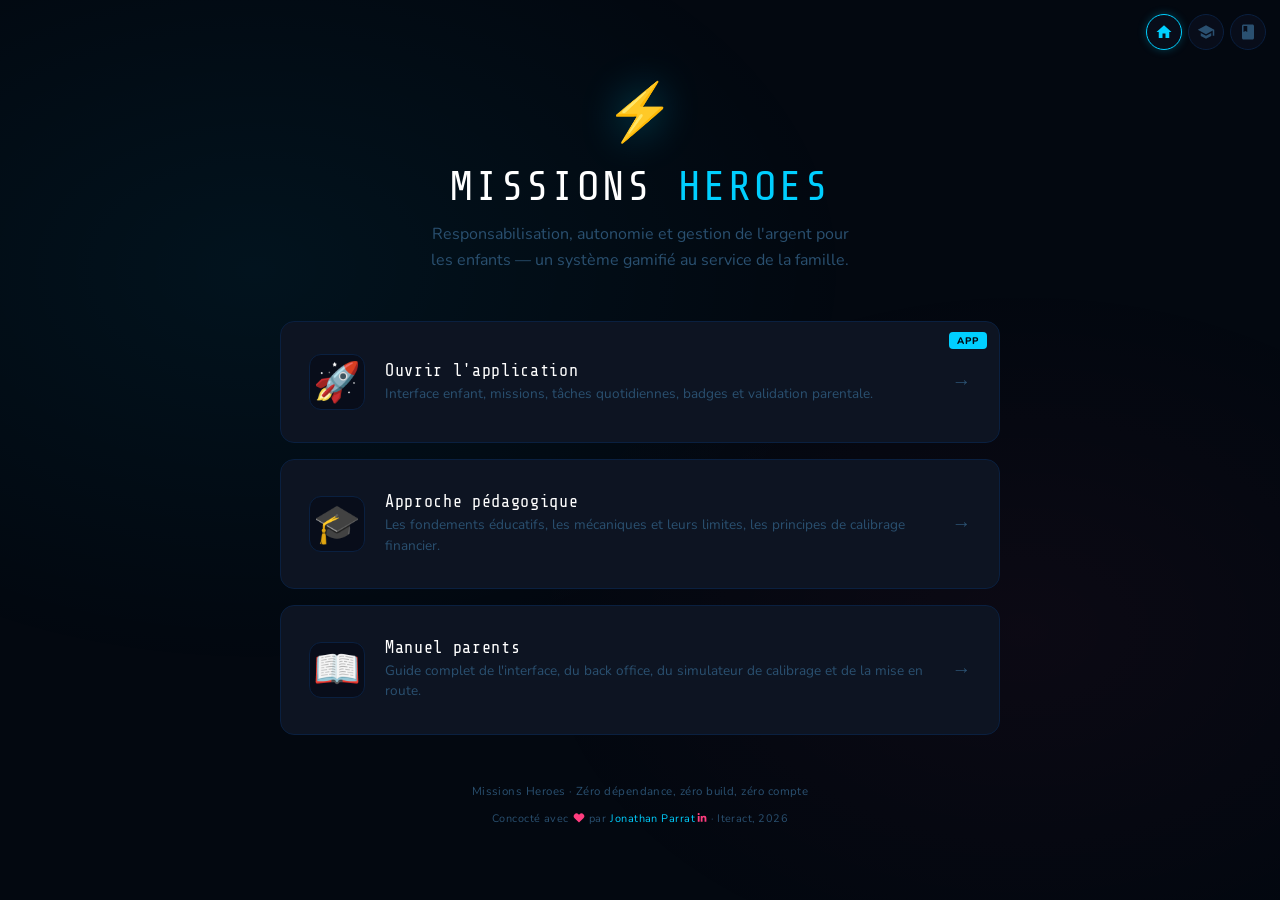
==== index.html @ 3672a324 "Deploy from MissionsHeroes@7f2fa20" ====
<!DOCTYPE html>
<html lang="fr">
<head>
<meta charset="UTF-8">
<meta name="viewport" content="width=device-width, initial-scale=1.0">
<meta name="theme-color" content="#00cfff">
<meta name="mobile-web-app-capable" content="yes">
<meta name="apple-mobile-web-app-capable" content="yes">
<title>Missions Heroes</title>
<link rel="icon" href="data:image/svg+xml,<svg xmlns='http://www.w3.org/2000/svg' viewBox='0 0 100 100'><text y='.9em' font-size='90'>⚡</text></svg>">
<link rel="manifest" href="manifest.json">
<link rel="apple-touch-icon" href="icons/icon-192.png">
<link href="https://fonts.googleapis.com/css2?family=Share+Tech+Mono&family=Nunito:wght@400;700;800&display=swap" rel="stylesheet">
<script defer src="https://analytics.iteract.ch/script.js"
  data-website-id=""></script>
<script>
  document.querySelector('[data-website-id]').dataset.websiteId =
    location.hostname === 'missionsheroes.iteract.ch'
      ? '03001dbe-81f6-4b23-8f95-ed7e207df4ad'
      : '4483a812-2f12-49d3-9d0b-b7014df81b40';
</script>
<style>
:root {
  --bg:    #030810;
  --surf:  #080d1a;
  --card:  #0d1422;
  --brd:   #0a2040;
  --hi:    #00cfff;
  --hi2:   #0088ff;
  --acc:   #ff3d7f;
  --gold:  #ffb300;
  --text:  #c8e8ff;
  --muted: #2a5070;
}
*, *::before, *::after { box-sizing: border-box; margin: 0; padding: 0; }
html { height: 100%; }
body {
  min-height: 100%;
  font-family: 'Nunito', sans-serif;
  background: var(--bg);
  color: var(--text);
  display: flex;
  flex-direction: column;
  align-items: center;
  justify-content: center;
  padding: 40px 20px;
  overflow-x: hidden;
}

/* ── Fond animé ── */
body::before {
  content: '';
  position: fixed;
  inset: 0;
  background:
    radial-gradient(ellipse 600px 400px at 20% 30%, rgba(0,207,255,.06), transparent),
    radial-gradient(ellipse 500px 350px at 80% 70%, rgba(255,61,127,.04), transparent);
  pointer-events: none;
  z-index: 0;
}

.wrap { position: relative; z-index: 1; max-width: 720px; width: 100%; }

/* ── Header ── */
.hero {
  text-align: center;
  margin-bottom: 48px;
}
.hero-bolt {
  font-size: 3.5rem;
  display: block;
  margin-bottom: 12px;
  filter: drop-shadow(0 0 20px rgba(0,207,255,.4));
}
.hero h1 {
  font-family: 'Share Tech Mono', monospace;
  font-size: clamp(1.8rem, 5vw, 2.6rem);
  font-weight: 400;
  letter-spacing: .08em;
  color: #fff;
  text-transform: uppercase;
  margin-bottom: 12px;
}
.hero h1 span { color: var(--hi); }
.hero-sub {
  font-size: 1rem;
  color: var(--muted);
  max-width: 440px;
  margin: 0 auto;
  line-height: 1.6;
}

/* ── Cartes ── */
.cards {
  display: grid;
  grid-template-columns: 1fr;
  gap: 16px;
}

.card {
  display: flex;
  align-items: center;
  gap: 20px;
  background: var(--card);
  border: 1px solid var(--brd);
  border-radius: 14px;
  padding: 28px 24px;
  text-decoration: none;
  color: var(--text);
  transition: border-color .2s, transform .15s, box-shadow .2s;
  position: relative;
  overflow: hidden;
}
.card::before {
  content: '';
  position: absolute;
  inset: 0;
  opacity: 0;
  transition: opacity .2s;
  pointer-events: none;
}
.card:hover {
  border-color: var(--glow);
  transform: translateY(-2px);
  box-shadow: 0 8px 30px rgba(0,0,0,.4), 0 0 20px color-mix(in srgb, var(--glow) 15%, transparent);
}
.card:hover::before { opacity: 1; }

.card--app  { --glow: var(--hi); }
.card--app::before  { background: radial-gradient(ellipse at 30% 50%, rgba(0,207,255,.06), transparent 70%); }
.card--peda { --glow: var(--gold); }
.card--peda::before { background: radial-gradient(ellipse at 30% 50%, rgba(255,179,0,.05), transparent 70%); }
.card--manual { --glow: var(--acc); }
.card--manual::before { background: radial-gradient(ellipse at 30% 50%, rgba(255,61,127,.05), transparent 70%); }

.card-icon {
  font-size: 2.4rem;
  flex-shrink: 0;
  width: 56px;
  height: 56px;
  display: flex;
  align-items: center;
  justify-content: center;
  border-radius: 12px;
  background: var(--surf);
  border: 1px solid var(--brd);
}

.card-body { flex: 1; min-width: 0; }

.card-title {
  font-family: 'Share Tech Mono', monospace;
  font-size: 1.05rem;
  letter-spacing: .04em;
  color: #fff;
  margin-bottom: 4px;
}

.card-desc {
  font-size: .85rem;
  color: var(--muted);
  line-height: 1.5;
}

.card-arrow {
  font-size: 1.2rem;
  color: var(--muted);
  flex-shrink: 0;
  transition: color .2s, transform .2s;
}
.card:hover .card-arrow { color: var(--glow); transform: translateX(3px); }

/* ── Quick nav (top-right) ── */
.qnav{position:fixed;top:14px;right:14px;display:flex;gap:6px;z-index:100}
.qnav a{display:flex;align-items:center;justify-content:center;width:36px;height:36px;border-radius:50%;background:#080d1a;border:1px solid var(--brd);text-decoration:none;transition:border-color .2s,transform .15s,box-shadow .2s}
.qnav a:hover{border-color:var(--hi);transform:scale(1.1);box-shadow:0 0 12px rgba(0,207,255,.2)}
.qnav a.active{border-color:var(--hi);box-shadow:0 0 8px rgba(0,207,255,.25)}
.qnav svg{width:18px;height:18px;fill:var(--muted);transition:fill .2s}
.qnav a:hover svg,.qnav a.active svg{fill:var(--hi)}

/* ── Tag ── */
.card-tag {
  position: absolute;
  top: 10px;
  right: 12px;
  font-size: .6rem;
  font-weight: 800;
  letter-spacing: .1em;
  text-transform: uppercase;
  padding: 2px 8px;
  border-radius: 4px;
  background: var(--glow);
  color: var(--bg);
}

/* ── Footer ── */
.footer {
  margin-top: 48px;
  text-align: center;
  font-size: .72rem;
  color: var(--muted);
  letter-spacing: .04em;
}
.footer-credit {
  margin-top: 12px;
  display: flex;
  align-items: center;
  justify-content: center;
  gap: 4px;
  font-size: .68rem;
  color: var(--muted);
}
.footer-credit svg { width: 12px; height: 12px; color: var(--acc); vertical-align: middle; }
.footer-credit a { color: var(--hi); text-decoration: none; display: inline-flex; align-items: center; gap: 2px; }
.footer-credit a:hover { text-decoration: underline; }
.footer-credit .icon-linkedin { width: 10px; height: 10px; }

/* ── Responsive ── */
@media (min-width: 560px) {
  .cards { grid-template-columns: 1fr; }
  .card { padding: 32px 28px; }
}
</style>
<script src="js/trial.js"></script>
</head>
<body>

<nav class="qnav">
  <a href="index.html" class="active" title="Accueil"><svg viewBox="0 0 24 24"><path d="M10 20v-6h4v6h5v-8h3L12 3 2 12h3v8z"/></svg></a>
  <a href="site/approche_pedagogique.html" title="Pédagogie"><svg viewBox="0 0 24 24"><path d="M5 13.18v4L12 21l7-3.82v-4L12 17l-7-3.82zM12 3 1 9l11 6 9-4.91V17h2V9L12 3z"/></svg></a>
  <a href="site/manuel-parents.html" title="Manuel parents"><svg viewBox="0 0 24 24"><path d="M18 2H6c-1.1 0-2 .9-2 2v16c0 1.1.9 2 2 2h12c1.1 0 2-.9 2-2V4c0-1.1-.9-2-2-2zM6 4h5v8l-2.5-1.5L6 12V4z"/></svg></a>
</nav>

<div class="wrap">

  <div class="hero">
    <span class="hero-bolt">⚡</span>
    <h1>Missions <span>Heroes</span></h1>
    <p class="hero-sub">Responsabilisation, autonomie et gestion de l'argent pour les enfants — un système gamifié au service de la famille.</p>
  </div>

  <div class="cards">

    <a class="card card--app" href="app.html">
      <div class="card-icon">🚀</div>
      <div class="card-body">
        <div class="card-title">Ouvrir l'application</div>
        <div class="card-desc">Interface enfant, missions, tâches quotidiennes, badges et validation parentale.</div>
      </div>
      <div class="card-arrow">→</div>
      <span class="card-tag">App</span>
    </a>

    <a class="card card--peda" href="site/approche_pedagogique.html">
      <div class="card-icon">🎓</div>
      <div class="card-body">
        <div class="card-title">Approche pédagogique</div>
        <div class="card-desc">Les fondements éducatifs, les mécaniques et leurs limites, les principes de calibrage financier.</div>
      </div>
      <div class="card-arrow">→</div>
    </a>

    <a class="card card--manual" href="site/manuel-parents.html">
      <div class="card-icon">📖</div>
      <div class="card-body">
        <div class="card-title">Manuel parents</div>
        <div class="card-desc">Guide complet de l'interface, du back office, du simulateur de calibrage et de la mise en route.</div>
      </div>
      <div class="card-arrow">→</div>
    </a>

  </div>

  <div class="footer">
    Missions Heroes · Zéro dépendance, zéro build, zéro compte
    <p class="footer-credit">
      Concocté avec
      <svg xmlns="http://www.w3.org/2000/svg" viewBox="0 0 24 24" fill="currentColor" stroke="none"><path d="M20.84 4.61a5.5 5.5 0 0 0-7.78 0L12 5.67l-1.06-1.06a5.5 5.5 0 0 0-7.78 7.78l1.06 1.06L12 21.23l7.78-7.78 1.06-1.06a5.5 5.5 0 0 0 0-7.78z"/></svg>
      par <a href="https://www.linkedin.com/in/jonathan-parrat" target="_blank" rel="noopener">Jonathan Parrat<svg class="icon-linkedin" xmlns="http://www.w3.org/2000/svg" viewBox="0 0 448 512" fill="currentColor"><path d="M100.28 448H7.4V148.9h92.88zM53.79 108.1C24.09 108.1 0 83.5 0 53.8a53.79 53.79 0 0 1 107.58 0c0 29.7-24.1 54.3-53.79 54.3zM447.9 448h-92.68V302.4c0-34.7-.7-79.2-48.29-79.2-48.29 0-55.69 37.7-55.69 76.7V448h-92.78V148.9h89.08v40.8h1.3c12.4-23.5 42.69-48.3 87.83-48.3 93.97 0 111.28 61.9 111.28 142.3V448z"/></svg></a>
      · Iteract, 2026
    </p>
  </div>

</div>

</body>
</html>
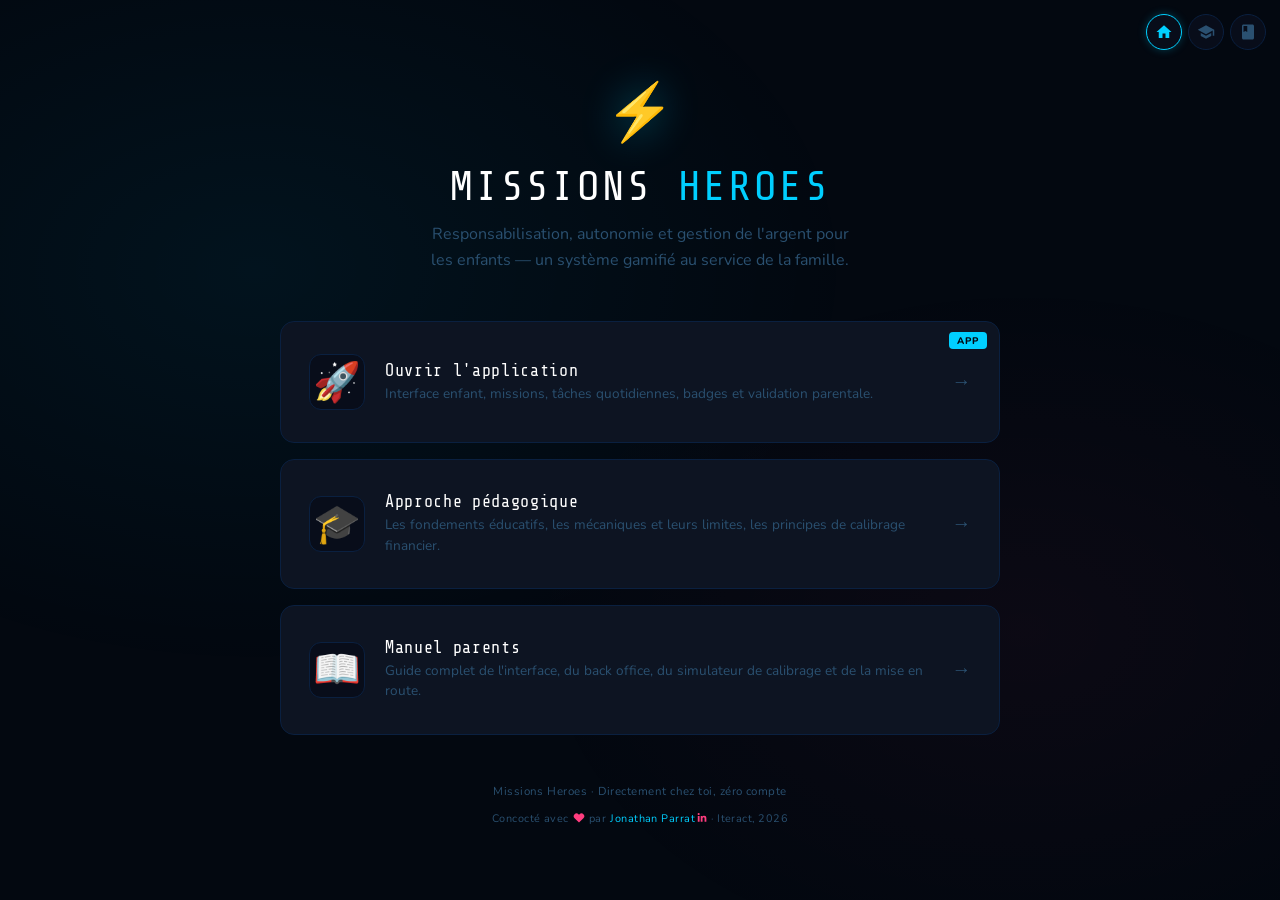
==== commit 45f71298: "Deploy from MissionsHeroes@5dc59f2" ====
--- a/index.html
+++ b/index.html
@@ -272,7 +272,7 @@
   </div>
 
   <div class="footer">
-    Missions Heroes · Zéro dépendance, zéro build, zéro compte
+    Missions Heroes · Directement chez toi, zéro compte
     <p class="footer-credit">
       Concocté avec
       <svg xmlns="http://www.w3.org/2000/svg" viewBox="0 0 24 24" fill="currentColor" stroke="none"><path d="M20.84 4.61a5.5 5.5 0 0 0-7.78 0L12 5.67l-1.06-1.06a5.5 5.5 0 0 0-7.78 7.78l1.06 1.06L12 21.23l7.78-7.78 1.06-1.06a5.5 5.5 0 0 0 0-7.78z"/></svg>
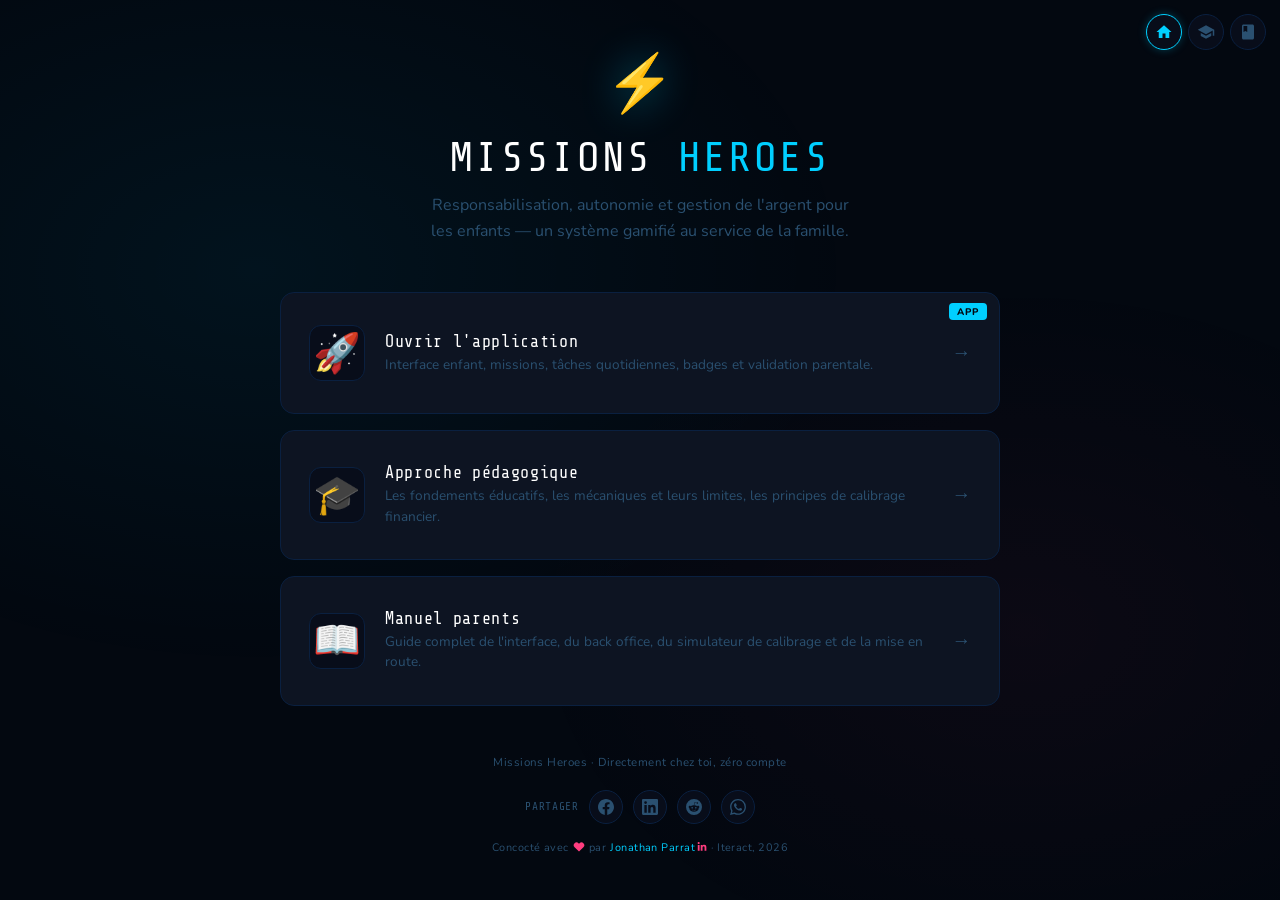
==== commit bcccca73: "Deploy from MissionsHeroes@9953c73" ====
--- a/index.html
+++ b/index.html
@@ -7,6 +7,18 @@
 <meta name="mobile-web-app-capable" content="yes">
 <meta name="apple-mobile-web-app-capable" content="yes">
 <title>Missions Heroes</title>
+<meta name="description" content="Systeme gamifie de responsabilisation et gestion de l'argent pour enfants. Missions, badges, budget — zero compte, zero dependance.">
+<meta property="og:type" content="website">
+<meta property="og:url" content="https://missionsheroes.iteract.ch/">
+<meta property="og:title" content="Missions Heroes">
+<meta property="og:description" content="Responsabilisation, autonomie et gestion de l'argent pour les enfants — un systeme gamifie au service de la famille.">
+<meta property="og:image" content="https://missionsheroes.iteract.ch/icons/icon-512.png">
+<meta property="og:locale" content="fr_CH">
+<meta property="og:site_name" content="Missions Heroes">
+<meta name="twitter:card" content="summary">
+<meta name="twitter:title" content="Missions Heroes">
+<meta name="twitter:description" content="Responsabilisation, autonomie et gestion de l'argent pour les enfants — un systeme gamifie au service de la famille.">
+<meta name="twitter:image" content="https://missionsheroes.iteract.ch/icons/icon-512.png">
 <link rel="icon" href="data:image/svg+xml,<svg xmlns='http://www.w3.org/2000/svg' viewBox='0 0 100 100'><text y='.9em' font-size='90'>⚡</text></svg>">
 <link rel="manifest" href="manifest.json">
 <link rel="apple-touch-icon" href="icons/icon-192.png">
@@ -214,6 +226,19 @@
 .footer-credit a { color: var(--hi); text-decoration: none; display: inline-flex; align-items: center; gap: 2px; }
 .footer-credit a:hover { text-decoration: underline; }
 .footer-credit .icon-linkedin { width: 10px; height: 10px; }
+.share-bar { display:flex; align-items:center; justify-content:center; gap:10px; margin:20px 0 16px; }
+.share-label { font-size:.7rem; color:var(--muted); letter-spacing:.06em; text-transform:uppercase; font-family:'Share Tech Mono',monospace; }
+.share-btn { display:flex; align-items:center; justify-content:center; width:34px; height:34px; border-radius:50%; border:1px solid var(--brd); background:var(--surf); cursor:pointer; transition:border-color .2s, transform .15s, box-shadow .2s; }
+.share-btn svg { width:16px; height:16px; fill:var(--muted); transition:fill .2s; }
+.share-btn:hover { transform:scale(1.12); }
+.share-btn--fb:hover { border-color:#1877f2; box-shadow:0 0 10px rgba(24,119,242,.3); }
+.share-btn--fb:hover svg { fill:#1877f2; }
+.share-btn--li:hover { border-color:#0a66c2; box-shadow:0 0 10px rgba(10,102,194,.3); }
+.share-btn--li:hover svg { fill:#0a66c2; }
+.share-btn--rd:hover { border-color:#ff4500; box-shadow:0 0 10px rgba(255,69,0,.3); }
+.share-btn--rd:hover svg { fill:#ff4500; }
+.share-btn--wa:hover { border-color:#25d366; box-shadow:0 0 10px rgba(37,211,102,.3); }
+.share-btn--wa:hover svg { fill:#25d366; }
 
 /* ── Responsive ── */
 @media (min-width: 560px) {
@@ -273,6 +298,13 @@
 
   <div class="footer">
     Missions Heroes · Directement chez toi, zéro compte
+    <div class="share-bar">
+      <span class="share-label">Partager</span>
+      <button class="share-btn share-btn--fb" onclick="window.open('https://www.facebook.com/sharer/sharer.php?u='+encodeURIComponent('https://missionsheroes.iteract.ch/'),'_blank','width=600,height=400');return false" aria-label="Partager sur Facebook"><svg viewBox="0 0 24 24" fill="currentColor"><path d="M24 12.073c0-6.627-5.373-12-12-12s-12 5.373-12 12c0 5.99 4.388 10.954 10.125 11.854v-8.385H7.078v-3.47h3.047V9.43c0-3.007 1.792-4.669 4.533-4.669 1.312 0 2.686.235 2.686.235v2.953H15.83c-1.491 0-1.956.925-1.956 1.874v2.25h3.328l-.532 3.47h-2.796v8.385C19.612 23.027 24 18.062 24 12.073z"/></svg></button>
+      <button class="share-btn share-btn--li" onclick="window.open('https://www.linkedin.com/sharing/share-offsite/?url='+encodeURIComponent('https://missionsheroes.iteract.ch/'),'_blank','width=600,height=400');return false" aria-label="Partager sur LinkedIn"><svg viewBox="0 0 24 24" fill="currentColor"><path d="M20.447 20.452h-3.554v-5.569c0-1.328-.027-3.037-1.852-3.037-1.853 0-2.136 1.445-2.136 2.939v5.667H9.351V9h3.414v1.561h.046c.477-.9 1.637-1.85 3.37-1.85 3.601 0 4.267 2.37 4.267 5.455v6.286zM5.337 7.433a2.062 2.062 0 01-2.063-2.065 2.064 2.064 0 112.063 2.065zm1.782 13.019H3.555V9h3.564v11.452zM22.225 0H1.771C.792 0 0 .774 0 1.729v20.542C0 23.227.792 24 1.771 24h20.451C23.2 24 24 23.227 24 22.271V1.729C24 .774 23.2 0 22.222 0h.003z"/></svg></button>
+      <button class="share-btn share-btn--rd" onclick="window.open('https://www.reddit.com/submit?url='+encodeURIComponent('https://missionsheroes.iteract.ch/')+'&title='+encodeURIComponent('Missions Heroes — systeme gamifie pour enfants'),'_blank','width=600,height=400');return false" aria-label="Partager sur Reddit"><svg viewBox="0 0 24 24" fill="currentColor"><path d="M12 0A12 12 0 0 0 0 12a12 12 0 0 0 12 12 12 12 0 0 0 12-12A12 12 0 0 0 12 0zm5.01 4.744c.688 0 1.25.561 1.25 1.249a1.25 1.25 0 0 1-2.498.056l-2.597-.547-.8 3.747c1.824.07 3.48.632 4.674 1.488.308-.309.73-.491 1.207-.491.968 0 1.754.786 1.754 1.754 0 .716-.435 1.333-1.01 1.614a3.111 3.111 0 0 1 .042.52c0 2.694-3.13 4.87-7.004 4.87-3.874 0-7.004-2.176-7.004-4.87 0-.183.015-.366.043-.534A1.748 1.748 0 0 1 4.028 12c0-.968.786-1.754 1.754-1.754.463 0 .898.196 1.207.49 1.207-.883 2.878-1.43 4.744-1.487l.885-4.182a.342.342 0 0 1 .14-.197.35.35 0 0 1 .238-.042l2.906.617a1.214 1.214 0 0 1 1.108-.701zM9.25 12C8.561 12 8 12.562 8 13.25c0 .687.561 1.248 1.25 1.248.687 0 1.248-.561 1.248-1.249 0-.688-.561-1.249-1.249-1.249zm5.5 0c-.687 0-1.248.561-1.248 1.25 0 .687.561 1.248 1.249 1.248.688 0 1.249-.561 1.249-1.249 0-.687-.562-1.249-1.25-1.249zm-5.466 3.99a.327.327 0 0 0-.231.094.33.33 0 0 0 0 .463c.842.842 2.484.913 2.961.913.477 0 2.105-.056 2.961-.913a.361.361 0 0 0 .029-.463.33.33 0 0 0-.464 0c-.547.533-1.684.73-2.512.73-.828 0-1.979-.196-2.512-.73a.326.326 0 0 0-.232-.095z"/></svg></button>
+      <button class="share-btn share-btn--wa" onclick="window.open('https://api.whatsapp.com/send?text='+encodeURIComponent('Missions Heroes — systeme gamifie pour enfants https://missionsheroes.iteract.ch/'),'_blank');return false" aria-label="Partager sur WhatsApp"><svg viewBox="0 0 24 24" fill="currentColor"><path d="M17.472 14.382c-.297-.149-1.758-.867-2.03-.967-.273-.099-.471-.148-.67.15-.197.297-.767.966-.94 1.164-.173.199-.347.223-.644.075-.297-.15-1.255-.463-2.39-1.475-.883-.788-1.48-1.761-1.653-2.059-.173-.297-.018-.458.13-.606.134-.133.298-.347.446-.52.149-.174.198-.298.298-.497.099-.198.05-.371-.025-.52-.075-.149-.669-1.612-.916-2.207-.242-.579-.487-.5-.669-.51-.173-.008-.371-.01-.57-.01-.198 0-.52.074-.792.372-.272.297-1.04 1.016-1.04 2.479 0 1.462 1.065 2.875 1.213 3.074.149.198 2.096 3.2 5.077 4.487.709.306 1.262.489 1.694.625.712.227 1.36.195 1.871.118.571-.085 1.758-.719 2.006-1.413.248-.694.248-1.289.173-1.413-.074-.124-.272-.198-.57-.347m-5.421 7.403h-.004a9.87 9.87 0 01-5.031-1.378l-.361-.214-3.741.982.998-3.648-.235-.374a9.86 9.86 0 01-1.51-5.26c.001-5.45 4.436-9.884 9.888-9.884 2.64 0 5.122 1.03 6.988 2.898a9.825 9.825 0 012.893 6.994c-.003 5.45-4.437 9.884-9.885 9.884m8.413-18.297A11.815 11.815 0 0012.05 0C5.495 0 .16 5.335.157 11.892c0 2.096.547 4.142 1.588 5.945L.057 24l6.305-1.654a11.882 11.882 0 005.683 1.448h.005c6.554 0 11.89-5.335 11.893-11.893a11.821 11.821 0 00-3.48-8.413z"/></svg></button>
+    </div>
     <p class="footer-credit">
       Concocté avec
       <svg xmlns="http://www.w3.org/2000/svg" viewBox="0 0 24 24" fill="currentColor" stroke="none"><path d="M20.84 4.61a5.5 5.5 0 0 0-7.78 0L12 5.67l-1.06-1.06a5.5 5.5 0 0 0-7.78 7.78l1.06 1.06L12 21.23l7.78-7.78 1.06-1.06a5.5 5.5 0 0 0 0-7.78z"/></svg>
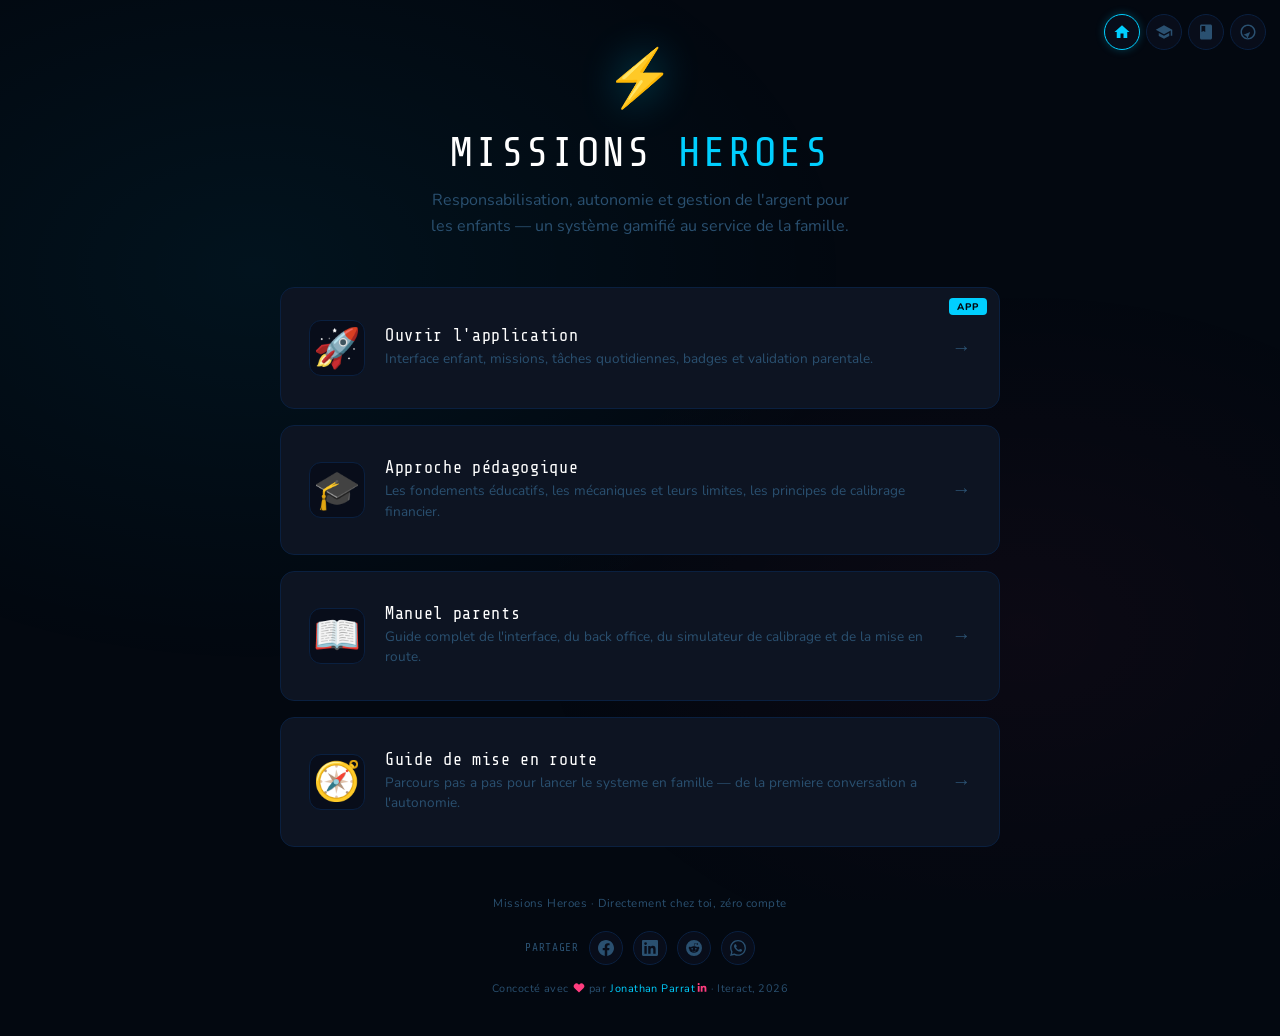
==== commit a2932912: "Deploy from MissionsHeroes@aeba2cb" ====
--- a/index.html
+++ b/index.html
@@ -12,13 +12,13 @@
 <meta property="og:url" content="https://missionsheroes.iteract.ch/">
 <meta property="og:title" content="Missions Heroes">
 <meta property="og:description" content="Responsabilisation, autonomie et gestion de l'argent pour les enfants — un systeme gamifie au service de la famille.">
-<meta property="og:image" content="https://missionsheroes.iteract.ch/icons/icon-512.png">
+<meta property="og:image" content="https://missionsheroes.iteract.ch/icons/og-image.png">
 <meta property="og:locale" content="fr_CH">
 <meta property="og:site_name" content="Missions Heroes">
 <meta name="twitter:card" content="summary">
 <meta name="twitter:title" content="Missions Heroes">
 <meta name="twitter:description" content="Responsabilisation, autonomie et gestion de l'argent pour les enfants — un systeme gamifie au service de la famille.">
-<meta name="twitter:image" content="https://missionsheroes.iteract.ch/icons/icon-512.png">
+<meta name="twitter:image" content="https://missionsheroes.iteract.ch/icons/og-image.png">
 <link rel="icon" href="data:image/svg+xml,<svg xmlns='http://www.w3.org/2000/svg' viewBox='0 0 100 100'><text y='.9em' font-size='90'>⚡</text></svg>">
 <link rel="manifest" href="manifest.json">
 <link rel="apple-touch-icon" href="icons/icon-192.png">
@@ -144,6 +144,8 @@
 .card--peda::before { background: radial-gradient(ellipse at 30% 50%, rgba(255,179,0,.05), transparent 70%); }
 .card--manual { --glow: var(--acc); }
 .card--manual::before { background: radial-gradient(ellipse at 30% 50%, rgba(255,61,127,.05), transparent 70%); }
+.card--guide { --glow: #00e676; }
+.card--guide::before { background: radial-gradient(ellipse at 30% 50%, rgba(0,230,118,.05), transparent 70%); }
 
 .card-icon {
   font-size: 2.4rem;
@@ -254,6 +256,7 @@
   <a href="index.html" class="active" title="Accueil"><svg viewBox="0 0 24 24"><path d="M10 20v-6h4v6h5v-8h3L12 3 2 12h3v8z"/></svg></a>
   <a href="site/approche_pedagogique.html" title="Pédagogie"><svg viewBox="0 0 24 24"><path d="M5 13.18v4L12 21l7-3.82v-4L12 17l-7-3.82zM12 3 1 9l11 6 9-4.91V17h2V9L12 3z"/></svg></a>
   <a href="site/manuel-parents.html" title="Manuel parents"><svg viewBox="0 0 24 24"><path d="M18 2H6c-1.1 0-2 .9-2 2v16c0 1.1.9 2 2 2h12c1.1 0 2-.9 2-2V4c0-1.1-.9-2-2-2zM6 4h5v8l-2.5-1.5L6 12V4z"/></svg></a>
+  <a href="site/guide-mise-en-route.html" title="Guide de mise en route"><svg viewBox="0 0 24 24"><path d="M12 2C6.48 2 2 6.48 2 12s4.48 10 10 10 10-4.48 10-10S17.52 2 12 2zm0 18c-4.42 0-8-3.58-8-8s3.58-8 8-8 8 3.58 8 8-3.58 8-8 8zm-5.99-4.24l8.98-3.73-3.73 8.98-1.52-3.73z"/></svg></a>
 </nav>
 
 <div class="wrap">
@@ -290,6 +293,15 @@
       <div class="card-body">
         <div class="card-title">Manuel parents</div>
         <div class="card-desc">Guide complet de l'interface, du back office, du simulateur de calibrage et de la mise en route.</div>
+      </div>
+      <div class="card-arrow">→</div>
+    </a>
+
+    <a class="card card--guide" href="site/guide-mise-en-route.html">
+      <div class="card-icon">🧭</div>
+      <div class="card-body">
+        <div class="card-title">Guide de mise en route</div>
+        <div class="card-desc">Parcours pas a pas pour lancer le systeme en famille — de la premiere conversation a l'autonomie.</div>
       </div>
       <div class="card-arrow">→</div>
     </a>
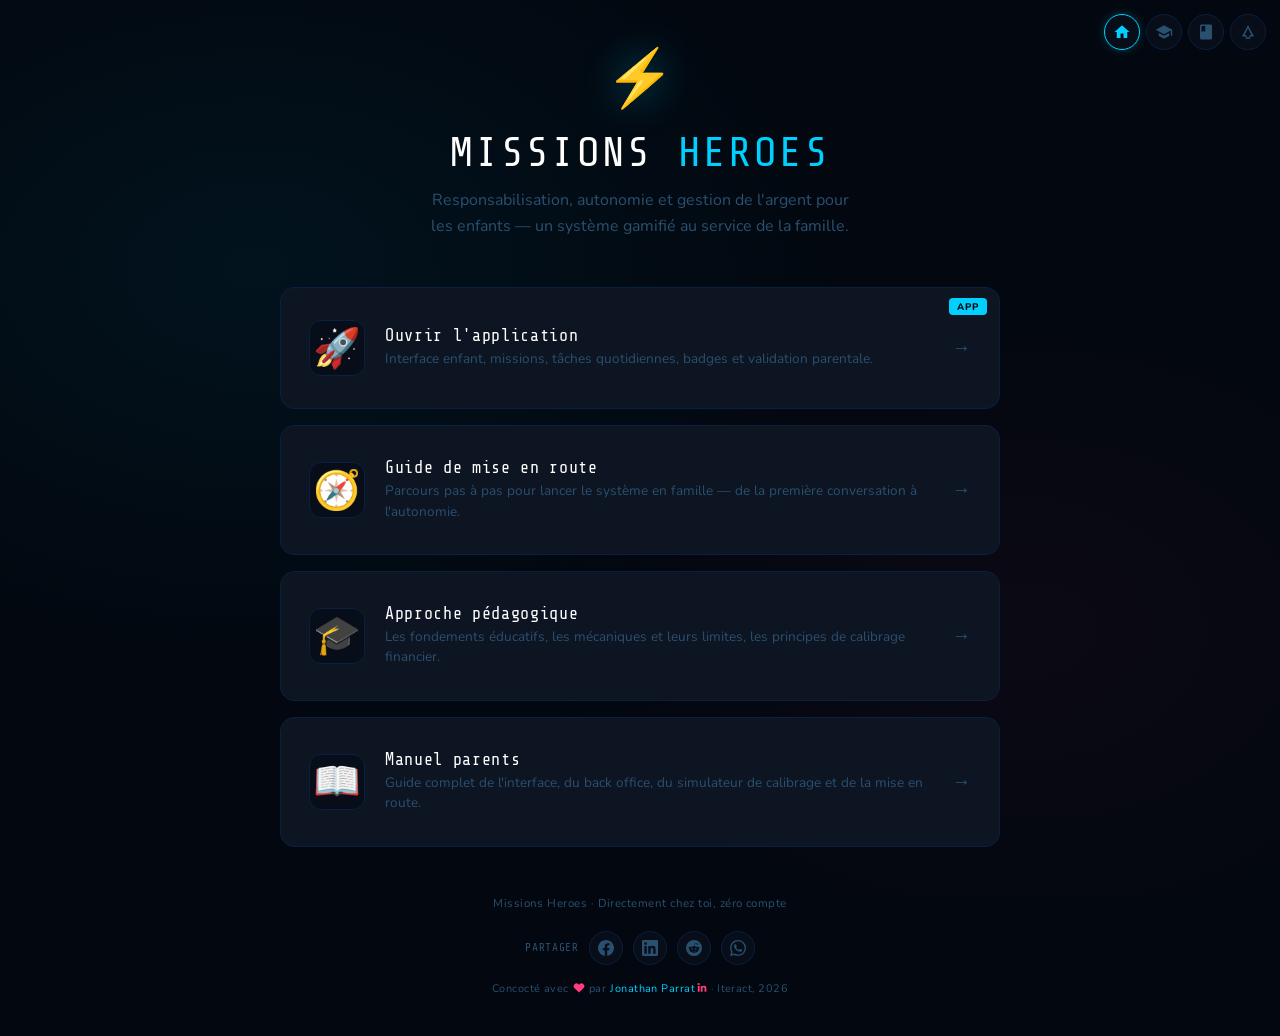
==== commit ec518d9a: "Deploy from MissionsHeroes@1708215" ====
--- a/index.html
+++ b/index.html
@@ -256,7 +256,7 @@
   <a href="index.html" class="active" title="Accueil"><svg viewBox="0 0 24 24"><path d="M10 20v-6h4v6h5v-8h3L12 3 2 12h3v8z"/></svg></a>
   <a href="site/approche_pedagogique.html" title="Pédagogie"><svg viewBox="0 0 24 24"><path d="M5 13.18v4L12 21l7-3.82v-4L12 17l-7-3.82zM12 3 1 9l11 6 9-4.91V17h2V9L12 3z"/></svg></a>
   <a href="site/manuel-parents.html" title="Manuel parents"><svg viewBox="0 0 24 24"><path d="M18 2H6c-1.1 0-2 .9-2 2v16c0 1.1.9 2 2 2h12c1.1 0 2-.9 2-2V4c0-1.1-.9-2-2-2zM6 4h5v8l-2.5-1.5L6 12V4z"/></svg></a>
-  <a href="site/guide-mise-en-route.html" title="Guide de mise en route"><svg viewBox="0 0 24 24"><path d="M12 2C6.48 2 2 6.48 2 12s4.48 10 10 10 10-4.48 10-10S17.52 2 12 2zm0 18c-4.42 0-8-3.58-8-8s3.58-8 8-8 8 3.58 8 8-3.58 8-8 8zm-5.99-4.24l8.98-3.73-3.73 8.98-1.52-3.73z"/></svg></a>
+  <a href="site/guide-mise-en-route.html" title="Guide de mise en route"><svg viewBox="0 0 24 24"><path d="M12 3L4 18h5v3h6v-3h5L12 3zm0 4L16.5 16H14v3h-4v-3H7.5L12 7z" fill-rule="evenodd"/></svg></a>
 </nav>
 
 <div class="wrap">
@@ -279,6 +279,15 @@
       <span class="card-tag">App</span>
     </a>
 
+    <a class="card card--guide" href="site/guide-mise-en-route.html">
+      <div class="card-icon">🧭</div>
+      <div class="card-body">
+        <div class="card-title">Guide de mise en route</div>
+        <div class="card-desc">Parcours pas à pas pour lancer le système en famille — de la première conversation à l'autonomie.</div>
+      </div>
+      <div class="card-arrow">→</div>
+    </a>
+
     <a class="card card--peda" href="site/approche_pedagogique.html">
       <div class="card-icon">🎓</div>
       <div class="card-body">
@@ -293,15 +302,6 @@
       <div class="card-body">
         <div class="card-title">Manuel parents</div>
         <div class="card-desc">Guide complet de l'interface, du back office, du simulateur de calibrage et de la mise en route.</div>
-      </div>
-      <div class="card-arrow">→</div>
-    </a>
-
-    <a class="card card--guide" href="site/guide-mise-en-route.html">
-      <div class="card-icon">🧭</div>
-      <div class="card-body">
-        <div class="card-title">Guide de mise en route</div>
-        <div class="card-desc">Parcours pas a pas pour lancer le systeme en famille — de la premiere conversation a l'autonomie.</div>
       </div>
       <div class="card-arrow">→</div>
     </a>
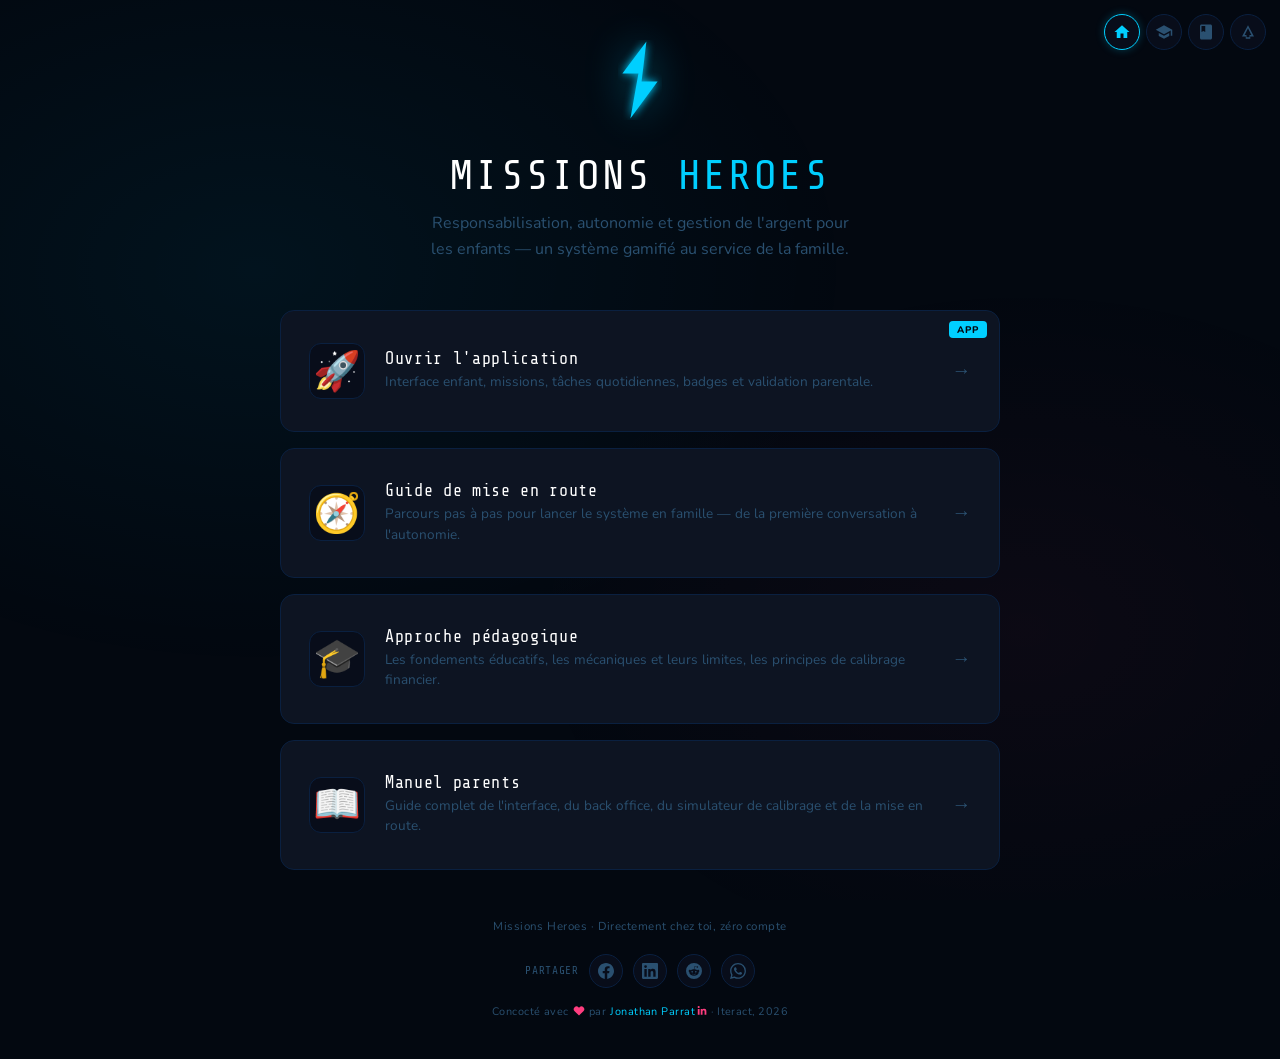
==== commit ebd6f414: "Deploy from MissionsHeroes@598cbfc" ====
--- a/index.html
+++ b/index.html
@@ -19,7 +19,7 @@
 <meta name="twitter:title" content="Missions Heroes">
 <meta name="twitter:description" content="Responsabilisation, autonomie et gestion de l'argent pour les enfants — un systeme gamifie au service de la famille.">
 <meta name="twitter:image" content="https://missionsheroes.iteract.ch/icons/og-image.png">
-<link rel="icon" href="data:image/svg+xml,<svg xmlns='http://www.w3.org/2000/svg' viewBox='0 0 100 100'><text y='.9em' font-size='90'>⚡</text></svg>">
+<link rel="icon" href="data:image/svg+xml,<svg xmlns='http://www.w3.org/2000/svg' viewBox='0 0 100 100'><defs><filter id='g'><feGaussianBlur stdDeviation='6' result='b'/><feMerge><feMergeNode in='b'/><feMergeNode in='SourceGraphic'/></feMerge></filter></defs><polygon points='58,2 28,42 48,42 38,98 72,52 52,52' fill='%2300cfff' filter='url(%23g)'/></svg>">
 <link rel="manifest" href="manifest.json">
 <link rel="apple-touch-icon" href="icons/icon-192.png">
 <link href="https://fonts.googleapis.com/css2?family=Share+Tech+Mono&family=Nunito:wght@400;700;800&display=swap" rel="stylesheet">
@@ -262,7 +262,7 @@
 <div class="wrap">
 
   <div class="hero">
-    <span class="hero-bolt">⚡</span>
+    <span class="hero-bolt"><svg viewBox="0 0 100 100" width="80" height="80"><defs><filter id="glow"><feGaussianBlur stdDeviation="5" result="b"/><feMerge><feMergeNode in="b"/><feMergeNode in="SourceGraphic"/></feMerge></filter></defs><polygon points="58,2 28,42 48,42 38,98 72,52 52,52" fill="#00cfff" filter="url(#glow)"/></svg></span>
     <h1>Missions <span>Heroes</span></h1>
     <p class="hero-sub">Responsabilisation, autonomie et gestion de l'argent pour les enfants — un système gamifié au service de la famille.</p>
   </div>
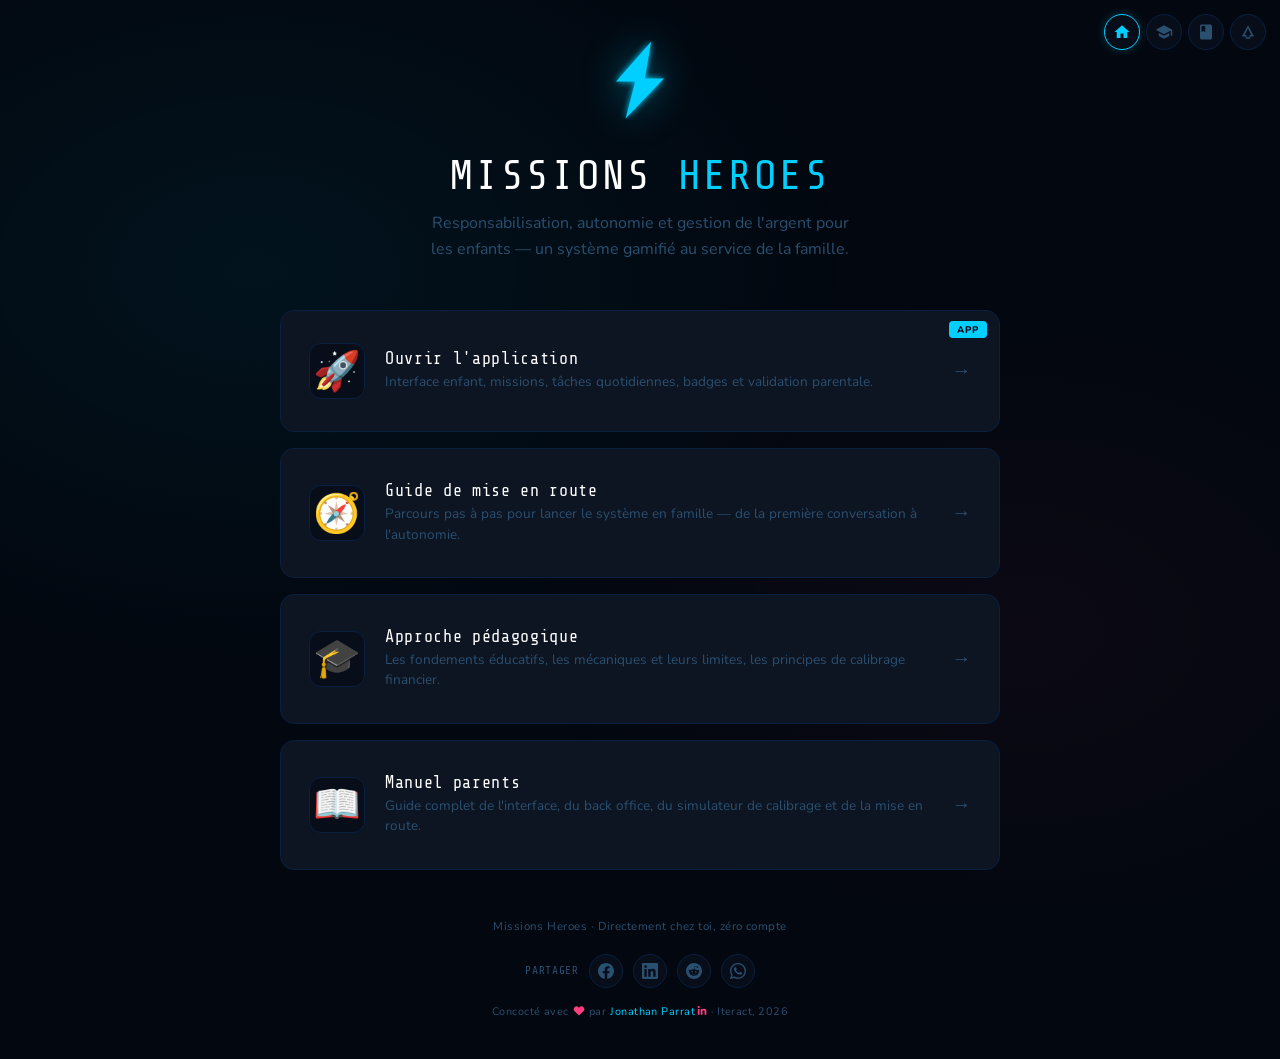
==== commit b5f58d6b: "Deploy from MissionsHeroes@08c1818" ====
--- a/index.html
+++ b/index.html
@@ -19,7 +19,7 @@
 <meta name="twitter:title" content="Missions Heroes">
 <meta name="twitter:description" content="Responsabilisation, autonomie et gestion de l'argent pour les enfants — un systeme gamifie au service de la famille.">
 <meta name="twitter:image" content="https://missionsheroes.iteract.ch/icons/og-image.png">
-<link rel="icon" href="data:image/svg+xml,<svg xmlns='http://www.w3.org/2000/svg' viewBox='0 0 100 100'><defs><filter id='g'><feGaussianBlur stdDeviation='6' result='b'/><feMerge><feMergeNode in='b'/><feMergeNode in='SourceGraphic'/></feMerge></filter></defs><polygon points='58,2 28,42 48,42 38,98 72,52 52,52' fill='%2300cfff' filter='url(%23g)'/></svg>">
+<link rel="icon" href="data:image/svg+xml,<svg xmlns='http://www.w3.org/2000/svg' viewBox='0 0 100 100'><defs><filter id='g'><feGaussianBlur stdDeviation='4' result='b'/><feMerge><feMergeNode in='b'/><feMergeNode in='SourceGraphic'/></feMerge></filter></defs><path d='M64,2 L20,52 L44,52 L32,98 L80,48 L56,48Z' fill='%2300cfff' filter='url(%23g)'/></svg>">
 <link rel="manifest" href="manifest.json">
 <link rel="apple-touch-icon" href="icons/icon-192.png">
 <link href="https://fonts.googleapis.com/css2?family=Share+Tech+Mono&family=Nunito:wght@400;700;800&display=swap" rel="stylesheet">
@@ -262,7 +262,7 @@
 <div class="wrap">
 
   <div class="hero">
-    <span class="hero-bolt"><svg viewBox="0 0 100 100" width="80" height="80"><defs><filter id="glow"><feGaussianBlur stdDeviation="5" result="b"/><feMerge><feMergeNode in="b"/><feMergeNode in="SourceGraphic"/></feMerge></filter></defs><polygon points="58,2 28,42 48,42 38,98 72,52 52,52" fill="#00cfff" filter="url(#glow)"/></svg></span>
+    <span class="hero-bolt"><svg viewBox="0 0 100 100" width="80" height="80"><defs><filter id="glow"><feGaussianBlur stdDeviation="4" result="b"/><feMerge><feMergeNode in="b"/><feMergeNode in="SourceGraphic"/></feMerge></filter></defs><path d="M64,2 L20,52 L44,52 L32,98 L80,48 L56,48Z" fill="#00cfff" filter="url(#glow)"/></svg></span>
     <h1>Missions <span>Heroes</span></h1>
     <p class="hero-sub">Responsabilisation, autonomie et gestion de l'argent pour les enfants — un système gamifié au service de la famille.</p>
   </div>
